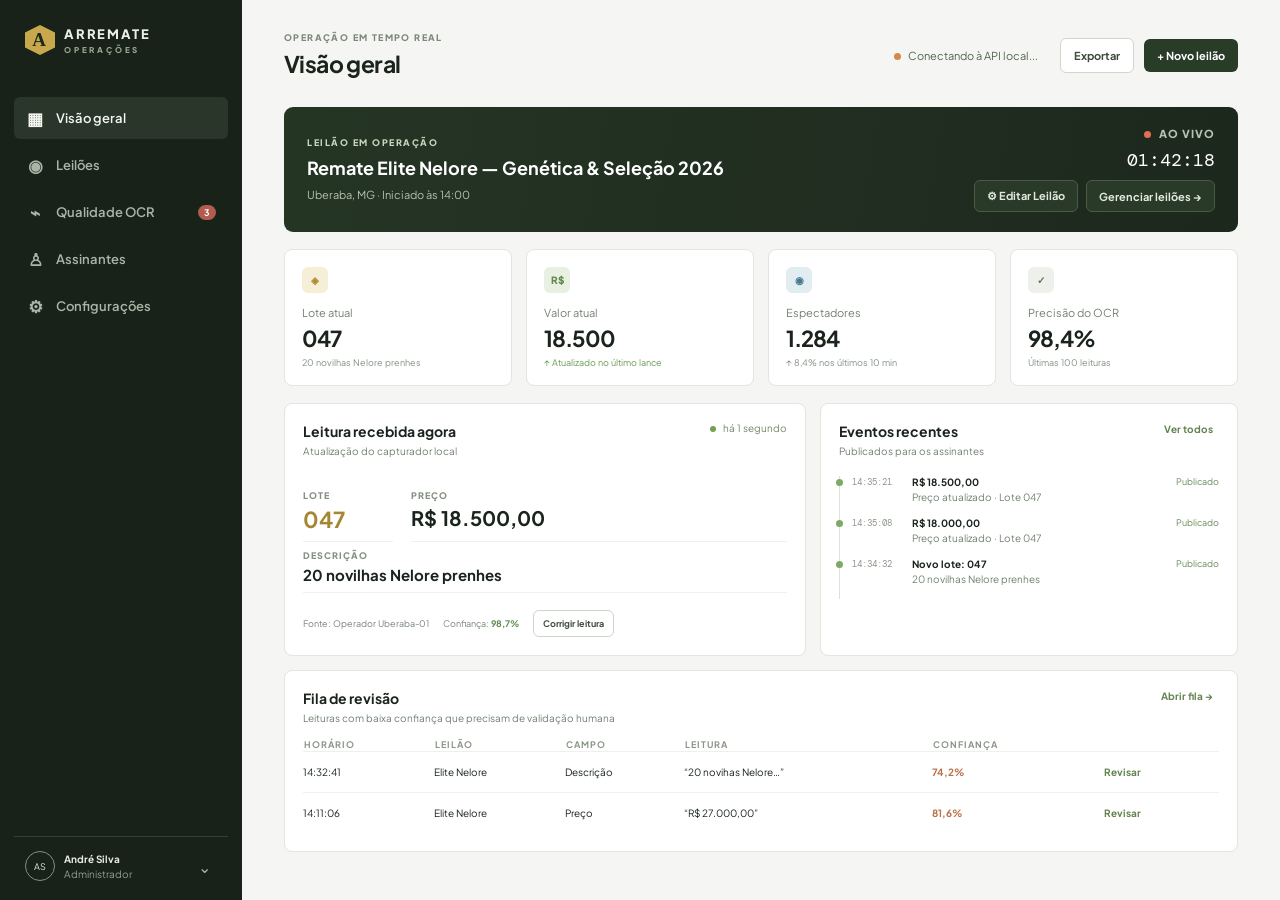
==== referenced-chatgpt-conversation-this-is-an/painel-administrativo/index.html @ dbc59940 "feat: versao inicial do sistema de leilao em tempo real (API, OCR, Painel Admin e App Mobile)" ====
<!doctype html>
<html lang="pt-BR">
  <head>
    <meta charset="UTF-8" />
    <meta name="viewport" content="width=device-width, initial-scale=1.0" />
    <meta http-equiv="Cache-Control" content="no-cache, no-store, must-revalidate" />
    <meta http-equiv="Pragma" content="no-cache" />
    <meta http-equiv="Expires" content="0" />
    <title>Arremate Operações</title>
    <link rel="stylesheet" href="style.css?v=4.0" />
  </head>
  <body>
    <div class="layout">
      <aside class="sidebar">
        <div class="logo"><span>A</span><div>ARREMATE<small>OPERAÇÕES</small></div></div>
        <nav>
          <button class="side-link active" data-page="dashboard"><i>▦</i> Visão geral</button>
          <button class="side-link" data-page="auctions"><i>◉</i> Leilões</button>
          <button class="side-link" data-page="quality"><i>⌁</i> Qualidade OCR <b>3</b></button>
          <button class="side-link" data-page="subscribers"><i>♙</i> Assinantes</button>
          <button class="side-link" data-page="settings"><i>⚙</i> Configurações</button>
        </nav>
        <div class="operator"><span class="operator-avatar">AS</span><div><strong>André Silva</strong><small>Administrador</small></div><button>⌄</button></div>
      </aside>
      <main>
        <header class="header"><div><p class="eyebrow">OPERAÇÃO EM TEMPO REAL</p><h1 id="page-title">Visão geral</h1></div><div class="header-actions"><span class="connection"><i></i> Sistema conectado</span><button class="outline">Exportar</button><button class="primary" id="new-auction">+ Novo leilão</button></div></header>

        <section class="page active" data-page="dashboard">
          <div class="active-auction">
            <div>
              <p>LEILÃO EM OPERAÇÃO</p>
              <h2 id="active-auction-name">Remate Elite Nelore — Genética &amp; Seleção 2026</h2>
              <span id="active-auction-location">Uberaba, MG · Iniciado às 14:00</span>
            </div>
            <div class="active-status">
              <span><i></i> AO VIVO</span>
              <strong>01:42:18</strong>
              <div class="btn-group">
                <button class="outline" id="edit-auction-btn">⚙ Editar Leilão</button>
                <button class="outline" id="manage-auctions-btn">Gerenciar leilões →</button>
              </div>
            </div>
          </div>
          <div class="metrics"><article><span class="metric-icon gold">◈</span><p>Lote atual</p><strong id="metric-lot">047</strong><small id="metric-desc">20 novilhas Nelore prenhes</small></article><article><span class="metric-icon green">R$</span><p>Valor atual</p><strong id="metric-price">18.500</strong><small class="positive">↑ Atualizado no último lance</small></article><article><span class="metric-icon blue">◉</span><p>Espectadores</p><strong>1.284</strong><small>↑ 8,4% nos últimos 10 min</small></article><article><span class="metric-icon gray">✓</span><p>Precisão do OCR</p><strong>98,4%</strong><small>Últimas 100 leituras</small></article></div>
          <div class="split-grid">
            <section class="panel live-reading"><div class="panel-heading"><div><h2>Leitura recebida agora</h2><p>Atualização do capturador local</p></div><span class="fresh"><i></i> há 1 segundo</span></div><div class="reading-grid"><div><span>LOTE</span><strong id="current-lot">047</strong></div><div><span>PREÇO</span><strong id="current-price">R$ 18.500,00</strong></div><div><span>DESCRIÇÃO</span><strong id="current-description">20 novilhas Nelore prenhes</strong></div></div><div class="reading-footer"><span>Fonte: Operador Uberaba-01</span><span>Confiança: <b>98,7%</b></span><button class="outline small" id="correct-reading">Corrigir leitura</button></div></section>
            <section class="panel"><div class="panel-heading"><div><h2>Eventos recentes</h2><p>Publicados para os assinantes</p></div><button class="text-button">Ver todos</button></div><ol class="event-list" id="recent-events-list"><li><time>14:35:21</time><div><strong>R$ 18.500,00</strong><span>Preço atualizado · Lote 047</span></div><em>Publicado</em></li><li><time>14:35:08</time><div><strong>R$ 18.000,00</strong><span>Preço atualizado · Lote 047</span></div><em>Publicado</em></li><li><time>14:34:32</time><div><strong>Novo lote: 047</strong><span>20 novilhas Nelore prenhes</span></div><em>Publicado</em></li></ol></section>
          </div>
          <section class="panel table-panel"><div class="panel-heading"><div><h2>Fila de revisão</h2><p>Leituras com baixa confiança que precisam de validação humana</p></div><button class="text-button" data-page="quality">Abrir fila →</button></div><table><thead><tr><th>HORÁRIO</th><th>LEILÃO</th><th>CAMPO</th><th>LEITURA</th><th>CONFIANÇA</th><th></th></tr></thead><tbody><tr><td>14:32:41</td><td>Elite Nelore</td><td>Descrição</td><td>“20 novihas Nelore…”</td><td><span class="warning">74,2%</span></td><td><button class="review">Revisar</button></td></tr><tr><td>14:11:06</td><td>Elite Nelore</td><td>Preço</td><td>“R$ 27.000,00”</td><td><span class="warning">81,6%</span></td><td><button class="review">Revisar</button></td></tr></tbody></table></section>
        </section>

        <section class="page" data-page="auctions"><div class="section-bar"><div><h2>Leilões Cadastrados</h2><p>Crie, edite a transmissão e selecione o evento em operação.</p></div><button class="primary" id="new-auction-alt">+ Novo leilão</button></div><div class="auction-table panel"><table><thead><tr><th>LEILÃO</th><th>LOCAL</th><th>STATUS</th><th>TRANSMISSÃO YOUTUBE</th><th>AÇÕES</th></tr></thead><tbody id="auctions-tbody"><tr><td colspan="5" style="text-align:center; padding:20px;">Carregando leilões...</td></tr></tbody></table></div></section>

        <section class="page" data-page="quality"><div class="section-bar"><div><h2>Qualidade da leitura</h2><p>Revise leituras incertas antes que elas sejam publicadas.</p></div><span class="counter">3 aguardando revisão</span></div><section class="panel review-card"><div class="capture-preview"><span>FRAME CAPTURADO</span><div class="fake-ocr"><b>LOTE 048</b><strong>R$ 21.000,00</strong><p>25 novilhas Nelore prenhes</p></div></div><div class="review-form"><p class="eyebrow">REVISÃO NECESSÁRIA · 74,2%</p><h2>Confirme os dados do lote</h2><label>Lote<input value="048" /></label><label>Preço<input value="R$ 21.000,00" /></label><label>Descrição<input value="25 novilhas Nelore prenhes" /></label><div><button class="outline" id="skip-review">Ignorar</button><button class="primary" id="approve-review">Aprovar e publicar</button></div></div></section></section>

        <section class="page" data-page="subscribers"><div class="section-bar"><div><h2>Assinantes</h2><p>Acompanhe os clientes e a situação das assinaturas.</p></div><button class="outline">Baixar relatório</button></div><div class="metrics compact"><article><p>Assinantes ativos</p><strong>1.284</strong><small class="positive">↑ 12,5% neste mês</small></article><article><p>Visualizando agora</p><strong>862</strong><small>67% dos assinantes ativos</small></article><article><p>Renovações próximas</p><strong>36</strong><small>Nos próximos 7 dias</small></article></div></section>

        <section class="page" data-page="settings"><div class="section-bar"><div><h2>Configurações</h2><p>Integrações, permissões e preferências operacionais.</p></div></div><div class="settings-grid"><section class="panel"><h2>Integração de dados</h2><p>O painel está conectado à API local e ao WebSocket em tempo real.</p><span class="status ready"><i></i> Conectado</span></section><section class="panel"><h2>Equipe de operação</h2><p>Defina quais operadores podem publicar e corrigir leituras em cada leilão.</p><button class="outline">Gerenciar equipe</button></section></div></section>
      </main>
    </div>
    
    <!-- Modal Novo Leilão -->
    <div class="modal-overlay" id="new-auction-modal">
      <div class="modal-box">
        <button class="modal-close-btn" data-close="new-auction-modal">×</button>
        <p class="eyebrow">NOVO EVENTO</p>
        <h2>Cadastrar leilão</h2>
        <label>Nome do leilão</label>
        <input id="auction-name" placeholder="Ex.: Remate Elite Nelore" required />
        <label>Local</label>
        <input id="auction-location" placeholder="Ex.: Uberaba, MG" required />
        <label for="youtube_url">Link da Transmissão (YouTube)</label>
        <input type="url" id="youtube_url" name="youtube_url" placeholder="Ex: https://youtube.com/watch?v=...">
        <small>Cole o link do vídeo ou da live para exibir no app do cliente.</small>
        <div class="form-group">
          <label for="whatsapp_number">Número do WhatsApp (Leiloeiro)</label>
          <input type="text" id="whatsapp_number" name="whatsapp_number" placeholder="Ex: 5511999999999">
          <small>Número com DDI e DDD que receberá as mensagens de lance dos clientes.</small>
        </div>
        <div class="dialog-actions">
          <button class="outline" data-close="new-auction-modal">Cancelar</button>
          <button class="primary" id="save-auction">Criar leilão</button>
        </div>
      </div>
    </div>

    <!-- Modal Editar Leilão Específico -->
    <div class="modal-overlay" id="edit-auction-modal">
      <div class="modal-box">
        <button class="modal-close-btn" data-close="edit-auction-modal">×</button>
        <p class="eyebrow">CONFIGURAÇÃO DO LEILÃO</p>
        <h2>Editar Leilão</h2>
        <input type="hidden" id="edit-auction-id" />
        <label>Nome do leilão</label>
        <input id="edit-name" required />
        <label>Local</label>
        <input id="edit-location" required />
        <label>Status</label>
        <select id="edit-status">
          <option value="live">Ao vivo (Em operação)</option>
          <option value="scheduled">Agendado</option>
          <option value="finished">Encerrado</option>
        </select>
        <label>Link da Transmissão YouTube</label>
        <input id="edit-youtube" placeholder="https://www.youtube.com/watch?v=..." />
        <label>Número do WhatsApp (Leiloeiro)</label>
        <input id="edit-whatsapp" placeholder="Ex: 5511999999999" />
        <div class="dialog-actions">
          <button class="outline" data-close="edit-auction-modal">Cancelar</button>
          <button class="primary" id="save-edit-auction">Salvar Alterações</button>
        </div>
      </div>
    </div>

    <div class="toast" role="status"></div>
    <script src="app.js?v=5.0"></script>
  </body>
</html>
---- referenced-chatgpt-conversation-this-is-an/painel-administrativo/style.css ----
@import url('https://fonts.googleapis.com/css2?family=DM+Mono:wght@400;500&family=Plus+Jakarta+Sans:wght@400;500;600;700;800&display=swap');

:root {
  --bg: #f5f6f3;
  --surface: #fff;
  --ink: #1b241c;
  --muted: #728072;
  --line: #e1e6de;
  --green: #668950;
  --deep: #182218;
  --gold: #c9a84d;
  --red: #bb6756;
  --blue: #557c91;
}

* { box-sizing: border-box; }
body { margin: 0; background: var(--bg); color: var(--ink); font: 13px 'Plus Jakarta Sans', sans-serif; }
button, input, select { font: inherit; }
button { cursor: pointer; border: 0; }

.layout { display: grid; grid-template-columns: 242px 1fr; min-height: 100vh; }
.sidebar { position: fixed; display: flex; flex-direction: column; width: 242px; height: 100vh; padding: 25px 14px 16px; background: var(--deep); color: #e8ede6; z-index: 100; }
.logo { display: flex; align-items: center; gap: 9px; margin: 0 11px 42px; font-size: 13px; font-weight: 800; letter-spacing: 1.8px; }
.logo > span { display: grid; place-items: center; width: 30px; height: 30px; background: var(--gold); color: #1d291d; font: 700 19px Georgia; clip-path: polygon(50% 0, 100% 25%, 100% 75%, 50% 100%, 0 75%, 0 25%); }
.logo small { display: block; font-size: 8px; letter-spacing: 2.8px; color: #98a993; margin-top: 3px; }
.sidebar nav { display: grid; gap: 5px; }
.side-link { height: 42px; padding: 0 12px; border-radius: 6px; background: transparent; color: #aab5a7; text-align: left; font-weight: 600; display: flex; align-items: center; gap: 12px; }
.side-link i { font-style: normal; font-size: 17px; width: 18px; text-align: center; }
.side-link b { margin-left: auto; padding: 2px 6px; border-radius: 10px; background: #b15c4f; color: white; font-size: 9px; }
.side-link.active, .side-link:hover { background: #2a3629; color: #f4f7f1; }
.operator { margin-top: auto; padding: 14px 11px 3px; border-top: 1px solid #334032; display: flex; align-items: center; gap: 9px; }
.operator-avatar { display: grid; place-items: center; width: 30px; height: 30px; border: 1px solid #809379; border-radius: 50%; font-size: 9px; }
.operator strong, .operator small { display: block; font-size: 10px; }
.operator small { color: #91a18d; margin-top: 3px; }
.operator button { margin-left: auto; background: none; color: #abb5a7; font-size: 16px; }

main { grid-column: 2; padding: 0 42px 45px; max-width: 1550px; width: 100%; margin: auto; }
.header { height: 104px; display: flex; justify-content: space-between; align-items: center; }
.eyebrow { margin: 0 0 6px; color: #7c8979; font-size: 9px; font-weight: 800; letter-spacing: 1.4px; }
.header h1 { margin: 0; font-size: 23px; letter-spacing: -0.6px; }
.header-actions { display: flex; align-items: center; gap: 10px; }
.connection { color: #526451; font-size: 11px; margin-right: 12px; }
.connection i, .status i, .active-status i, .fresh i { display: inline-block; width: 7px; height: 7px; border-radius: 50%; background: #73a153; margin-right: 5px; }

.outline, .primary { padding: 10px 13px; border-radius: 6px; font-size: 11px; font-weight: 700; cursor: pointer; }
.outline { background: white; border: 1px solid #cfd6cb; color: #3e4c3c; }
.primary { background: #293c27; color: white; border: 0; }

.active-auction { display: flex; justify-content: space-between; align-items: center; min-height: 104px; padding: 20px 23px; border-radius: 9px; background: linear-gradient(100deg, #253524, #1d281d); color: #fff; }
.active-auction p { margin: 0 0 8px; color: #cad7be; font-size: 9px; letter-spacing: 1.5px; font-weight: 800; }
.active-auction h2 { margin: 0 0 7px; font-size: 18px; }
.active-auction > div > span { color: #b6c2b1; font-size: 11px; }

.active-status { text-align: right; display: flex; flex-direction: column; align-items: flex-end; gap: 8px; }
.active-status span { color: #f0c968; font-size: 10px; font-weight: 800; letter-spacing: 1px; }
.active-status span i { background: #e36e58; }
.active-status strong { font: 18px 'DM Mono'; }
.active-status .btn-group { display: flex; gap: 8px; }
.active-status button { cursor: pointer; font-weight: 700; }
.active-status button.outline { background: #2a3a28; border: 1px solid #485c45; color: #e1e9de; text-decoration: none; padding: 8px 12px; border-radius: 6px; font-size: 11px; }
.active-status button.outline:hover { background: #384d35; color: #fff; }

.metrics { display: grid; grid-template-columns: repeat(4, 1fr); gap: 14px; margin: 17px 0; }
.metrics article { min-height: 132px; padding: 17px; background: var(--surface); border: 1px solid var(--line); border-radius: 8px; }
.metric-icon { display: grid; place-items: center; width: 26px; height: 26px; border-radius: 6px; font-size: 10px; font-weight: 800; }
.gold { background: #f6efd8; color: #ae8c2e; }
.green { background: #e7f0e1; color: #648a50; }
.blue { background: #e1edf1; color: #48788d; }
.gray { background: #edf0eb; color: #637060; }
.metrics p { margin: 13px 0 5px; color: var(--muted); font-size: 11px; }
.metrics strong { display: block; font-size: 22px; letter-spacing: -1px; }
.metrics small { display: block; margin-top: 5px; color: #849083; font-size: 9px; }
.positive { color: #699a55 !important; }

.split-grid { display: grid; grid-template-columns: 1.25fr 1fr; gap: 14px; }
.panel { background: var(--surface); border: 1px solid var(--line); border-radius: 8px; padding: 18px; }
.panel-heading, .section-bar { display: flex; align-items: flex-start; justify-content: space-between; }
.panel h2, .section-bar h2 { margin: 0 0 5px; font-size: 14px; }
.panel-heading p, .section-bar p, .panel > p { margin: 0; color: var(--muted); font-size: 10px; }
.fresh { color: #718a68; font-size: 10px; }
.fresh i { width: 6px; height: 6px; }

.reading-grid { display: grid; grid-template-columns: 90px 1fr; gap: 0 18px; margin: 25px 0 17px; }
.reading-grid div { padding: 8px 0; border-bottom: 1px solid #edf0eb; }
.reading-grid div:last-child { grid-column: 1 / 3; }
.reading-grid span { display: block; margin-bottom: 4px; color: #859083; font-size: 9px; font-weight: 800; letter-spacing: 1px; }
.reading-grid strong { font-size: 15px; }
.reading-grid div:nth-child(1) strong { color: #a58632; font-size: 22px; }
.reading-grid div:nth-child(2) strong { font-size: 20px; }
.reading-footer { display: flex; align-items: center; gap: 14px; color: #788577; font-size: 9px; }
.reading-footer b { color: #618b51; }
.small { padding: 7px 9px; font-size: 9px; }
.text-button, .review { background: none; color: #638351; font-size: 10px; font-weight: 700; cursor: pointer; }

.event-list { list-style: none; padding: 0; margin: 19px 0 0; }
.event-list li { display: grid; grid-template-columns: 51px 1fr auto; gap: 9px; padding: 0 0 14px 12px; border-left: 1px solid #dbe3d7; position: relative; }
.event-list li:before { content: ''; position: absolute; width: 7px; height: 7px; left: -4px; top: 3px; border-radius: 50%; background: #7eaa65; }
.event-list time { color: #8d978a; font: 9px 'DM Mono'; }
.event-list strong, .event-list span { display: block; font-size: 10px; }
.event-list span { color: var(--muted); margin-top: 3px; }
.event-list em { color: #698b5a; font-size: 9px; font-style: normal; }

.table-panel { margin-top: 14px; }
table { border-collapse: collapse; width: 100%; margin-top: 14px; }
th { text-align: left; color: #8a9588; font-size: 9px; letter-spacing: 1px; }
td { padding: 13px 0; border-top: 1px solid #edf0eb; font-size: 10px; }
td small { display: block; margin-top: 4px; color: #849084; }
.warning { color: #bb7047; font-weight: 700; }
.section-bar { margin: 4px 0 20px; }

/* Controle de páginas */
.page { display: none !important; }
.page.active { display: block !important; }

.auction-table td strong { display: block; }
.status { padding: 5px 8px; border-radius: 20px; font-size: 9px; font-weight: 700; }
.status.live { background: #f8e8e4; color: #ad5e50; }
.status.live i { background: #d56857; }
.status.ready { background: #e7f0e2; color: #668955; }
.counter { padding: 7px 9px; border-radius: 20px; background: #f5ead9; color: #a87838; font-size: 10px; font-weight: 700; }

.review-card { display: grid; grid-template-columns: 1fr 1fr; padding: 0; overflow: hidden; max-width: 900px; }
.capture-preview { display: grid; place-items: center; min-height: 345px; background: linear-gradient(135deg, #596446, #1c281b); color: white; position: relative; }
.capture-preview > span { position: absolute; top: 14px; left: 14px; font-size: 9px; letter-spacing: 1px; }
.fake-ocr { background: #141b13d9; border: 2px solid #d4b757; padding: 22px; min-width: 260px; }
.fake-ocr > * { display: block; margin: 8px 0; }
.fake-ocr b { color: #e1c466; font-size: 15px; }
.fake-ocr strong { font-size: 23px; }
.fake-ocr p { font-size: 11px; }
.review-form { padding: 30px; }
.review-form h2 { margin: 0 0 23px; font-size: 19px; }
.review-form label { display: block; margin: 13px 0; color: #637061; font-size: 10px; font-weight: 700; }
.review-form input { display: block; width: 100%; margin-top: 6px; padding: 11px; border: 1px solid #d9e0d5; border-radius: 5px; }
.review-form div { display: flex; justify-content: flex-end; gap: 8px; margin-top: 23px; }

.compact { grid-template-columns: repeat(3, 1fr); }
.compact article { min-height: 115px; }
.settings-grid { display: grid; grid-template-columns: 1fr 1fr; gap: 14px; }
.settings-grid .panel { min-height: 170px; }
.settings-grid h2 { font-size: 14px; }
.settings-grid p { line-height: 1.6; margin: 12px 0 18px; }

.toast { position: fixed; z-index: 100000; right: 25px; bottom: 25px; opacity: 0; transform: translateY(10px); padding: 12px 16px; border-radius: 5px; background: #243324; color: #fff; font-size: 11px; font-weight: 700; transition: 0.2s; pointer-events: none; }
.toast.show { opacity: 1; transform: none; }

/* Modais Universais */
.modal-overlay {
  position: fixed;
  inset: 0;
  background: rgba(10, 16, 10, 0.85);
  backdrop-filter: blur(6px);
  display: none !important;
  place-items: center;
  z-index: 99999;
  padding: 20px;
}
.modal-overlay.active {
  display: grid !important;
}
.modal-box {
  background: #182317;
  border: 1px solid #364835;
  border-radius: 12px;
  width: min(480px, 95vw);
  padding: 28px;
  box-shadow: 0 25px 80px rgba(0, 0, 0, 0.7);
  position: relative;
  color: #e8eee6;
}
.modal-box h2 { margin: 0 0 20px; font-size: 18px; color: #fff; }
.modal-box label { display: block; margin: 14px 0 6px; font-size: 11px; font-weight: 700; color: #a2b39e; }
.modal-box input, .modal-box select { display: block; width: 100%; padding: 11px 12px; background: #111710; border: 1px solid #2d3e2c; border-radius: 6px; color: #fff; font-size: 12px; box-sizing: border-box; }
.modal-box input:focus, .modal-box select:focus { border-color: #89aa61; outline: none; }
.modal-box .dialog-actions { display: flex; justify-content: flex-end; gap: 10px; margin-top: 24px; }
.modal-close-btn { position: absolute; right: 16px; top: 16px; background: none; border: 0; color: #859681; font-size: 22px; cursor: pointer; }
.modal-close-btn:hover { color: #fff; }
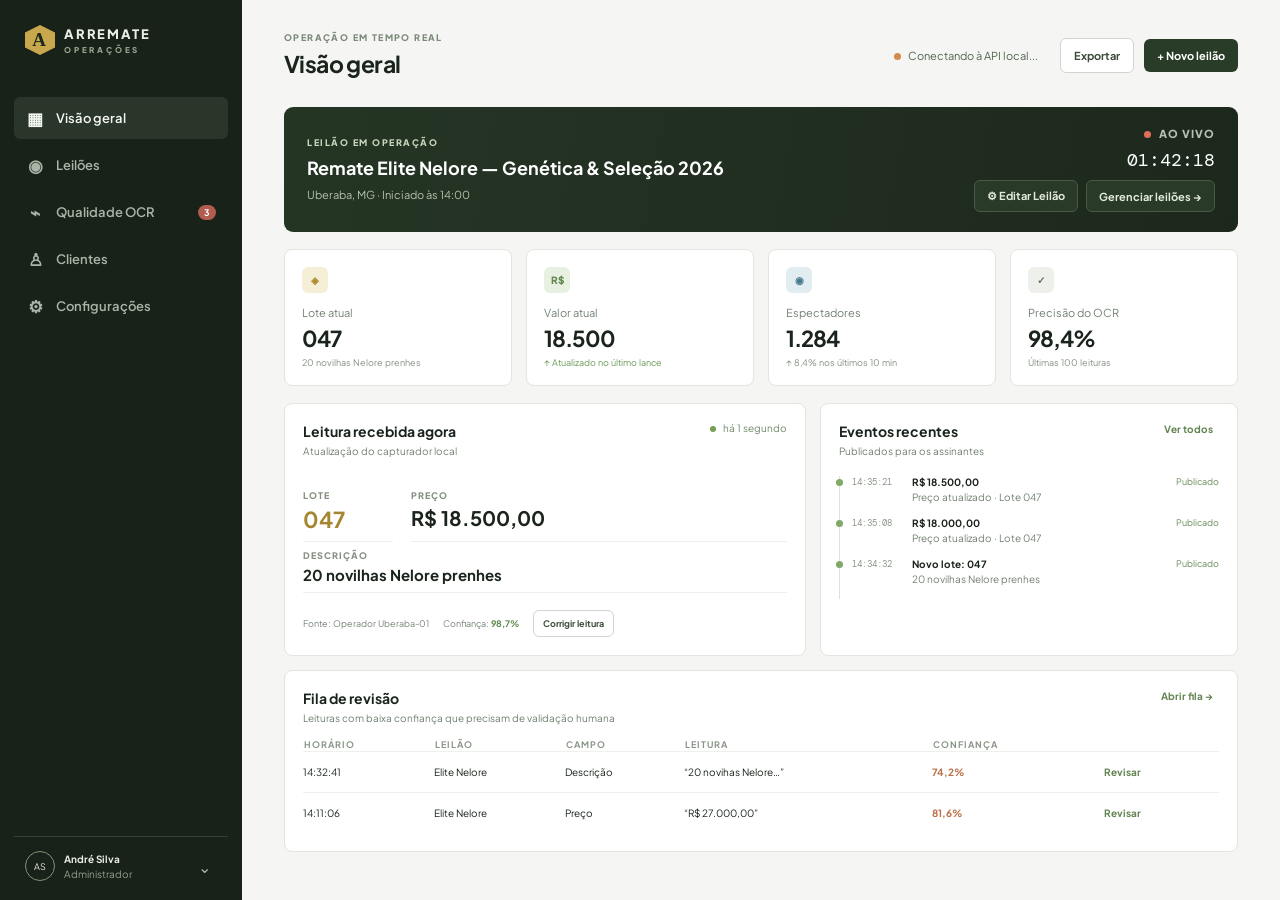
==== commit 5fa95223: "feat: adicionar modulo completo de clientes (cadastros, pagamentos e acessos)" ====
--- a/referenced-chatgpt-conversation-this-is-an/painel-administrativo/index.html
+++ b/referenced-chatgpt-conversation-this-is-an/painel-administrativo/index.html
@@ -17,7 +17,7 @@
           <button class="side-link active" data-page="dashboard"><i>▦</i> Visão geral</button>
           <button class="side-link" data-page="auctions"><i>◉</i> Leilões</button>
           <button class="side-link" data-page="quality"><i>⌁</i> Qualidade OCR <b>3</b></button>
-          <button class="side-link" data-page="subscribers"><i>♙</i> Assinantes</button>
+          <button class="side-link" data-page="customers"><i>♙</i> Clientes</button>
           <button class="side-link" data-page="settings"><i>⚙</i> Configurações</button>
         </nav>
         <div class="operator"><span class="operator-avatar">AS</span><div><strong>André Silva</strong><small>Administrador</small></div><button>⌄</button></div>
@@ -53,9 +53,60 @@
 
         <section class="page" data-page="quality"><div class="section-bar"><div><h2>Qualidade da leitura</h2><p>Revise leituras incertas antes que elas sejam publicadas.</p></div><span class="counter">3 aguardando revisão</span></div><section class="panel review-card"><div class="capture-preview"><span>FRAME CAPTURADO</span><div class="fake-ocr"><b>LOTE 048</b><strong>R$ 21.000,00</strong><p>25 novilhas Nelore prenhes</p></div></div><div class="review-form"><p class="eyebrow">REVISÃO NECESSÁRIA · 74,2%</p><h2>Confirme os dados do lote</h2><label>Lote<input value="048" /></label><label>Preço<input value="R$ 21.000,00" /></label><label>Descrição<input value="25 novilhas Nelore prenhes" /></label><div><button class="outline" id="skip-review">Ignorar</button><button class="primary" id="approve-review">Aprovar e publicar</button></div></div></section></section>
 
-        <section class="page" data-page="subscribers"><div class="section-bar"><div><h2>Assinantes</h2><p>Acompanhe os clientes e a situação das assinaturas.</p></div><button class="outline">Baixar relatório</button></div><div class="metrics compact"><article><p>Assinantes ativos</p><strong>1.284</strong><small class="positive">↑ 12,5% neste mês</small></article><article><p>Visualizando agora</p><strong>862</strong><small>67% dos assinantes ativos</small></article><article><p>Renovações próximas</p><strong>36</strong><small>Nos próximos 7 dias</small></article></div></section>
-
-        <section class="page" data-page="settings"><div class="section-bar"><div><h2>Configurações</h2><p>Integrações, permissões e preferências operacionais.</p></div></div><div class="settings-grid"><section class="panel"><h2>Integração de dados</h2><p>O painel está conectado à API local e ao WebSocket em tempo real.</p><span class="status ready"><i></i> Conectado</span></section><section class="panel"><h2>Equipe de operação</h2><p>Defina quais operadores podem publicar e corrigir leituras em cada leilão.</p><button class="outline">Gerenciar equipe</button></section></div></section>
+        <section class="page" data-page="customers">
+          <div class="section-bar">
+            <div>
+              <h2>Gestão de Clientes</h2>
+              <p>Cadastre clientes, controle o acesso a leilões e registre pagamentos.</p>
+            </div>
+            <button class="primary" id="new-customer-btn">+ Novo Cliente</button>
+          </div>
+          <div class="panel table-panel">
+            <table>
+              <thead>
+                <tr>
+                  <th>NOME</th>
+                  <th>E-MAIL</th>
+                  <th>TELEFONE</th>
+                  <th>CPF</th>
+                  <th>AÇÕES</th>
+                </tr>
+              </thead>
+              <tbody id="customers-tbody">
+                <tr><td colspan="5" style="text-align:center; padding:20px;">Carregando clientes...</td></tr>
+              </tbody>
+            </table>
+          </div>
+        </section>
+
+        <section class="page" data-page="settings">
+          <div class="section-bar"><div><h2>Configurações &amp; Manutenção</h2><p>Gerenciamento de armazenamento, histórico e preferências operacionais.</p></div></div>
+          <div class="settings-grid">
+            <section class="panel">
+              <h2>Integração de dados</h2>
+              <p>O painel está conectado à API em nuvem e ao WebSocket em tempo real.</p>
+              <span class="status ready"><i></i> Conectado</span>
+            </section>
+            
+            <section class="panel highlight-panel">
+              <h2>💾 Gerenciador de Armazenamento</h2>
+              <p>Gerencie a memória e o espaço ocupado por leituras e fotos do leilão.</p>
+              <div class="metrics compact" style="margin:12px 0;">
+                <article><p>Leituras Registradas</p><strong id="storage-readings-count">...</strong></article>
+                <article><p>Espaço Estimado</p><strong id="storage-size-estimate">... MB</strong></article>
+              </div>
+              <div style="display:flex; gap:10px; margin-top:12px;">
+                <button class="outline" id="clear-test-readings-btn">🧹 Limpar Histórico de Testes</button>
+              </div>
+            </section>
+            
+            <section class="panel">
+              <h2>Equipe de operação</h2>
+              <p>Defina quais operadores podem publicar e corrigir leituras em cada leilão.</p>
+              <button class="outline">Gerenciar equipe</button>
+            </section>
+          </div>
+        </section>
       </main>
     </div>
     
@@ -112,6 +163,67 @@
       </div>
     </div>
 
+    <!-- Modal Novo Cliente -->
+    <div class="modal-overlay" id="new-customer-modal">
+      <div class="modal-box">
+        <button class="modal-close-btn" data-close="new-customer-modal">×</button>
+        <p class="eyebrow">NOVO CLIENTE</p>
+        <h2>Cadastrar Cliente</h2>
+        <label>Nome Completo</label>
+        <input id="customer-name" placeholder="Ex.: João da Silva" required />
+        <label>E-mail</label>
+        <input id="customer-email" type="email" placeholder="joao@email.com" required />
+        <label>CPF</label>
+        <input id="customer-cpf" placeholder="000.000.000-00" required />
+        <label>Telefone</label>
+        <input id="customer-phone" placeholder="11999999999" />
+        <label>Senha Inicial</label>
+        <input id="customer-password" type="password" placeholder="Senha provisória" required />
+        <div class="dialog-actions">
+          <button class="outline" data-close="new-customer-modal">Cancelar</button>
+          <button class="primary" id="save-customer">Salvar Cliente</button>
+        </div>
+      </div>
+    </div>
+
+    <!-- Modal Ficha do Cliente -->
+    <div class="modal-overlay" id="customer-profile-modal">
+      <div class="modal-box" style="max-width:600px; width:90%;">
+        <button class="modal-close-btn" data-close="customer-profile-modal">×</button>
+        <p class="eyebrow">FICHA DO CLIENTE</p>
+        <h2 id="profile-name">Nome do Cliente</h2>
+        <p style="margin-bottom:20px; color:#a1a1a6;" id="profile-details">email@email.com | CPF: 000.000.000-00</p>
+        
+        <div class="split-grid" style="grid-template-columns: 1fr 1fr; margin-bottom: 20px;">
+          <section class="panel" style="padding:16px;">
+            <h3>Acesso a Leilões</h3>
+            <div id="profile-access-list" style="margin-top:10px; display:flex; flex-direction:column; gap:8px;">
+              Carregando acessos...
+            </div>
+            <div style="margin-top:16px; display:flex; gap:8px;">
+              <select id="profile-add-access-select" style="flex:1;">
+                <option value="">Selecione o leilão</option>
+              </select>
+              <button class="primary small" id="profile-add-access-btn">Liberar</button>
+            </div>
+          </section>
+          
+          <section class="panel" style="padding:16px;">
+            <h3>Pagamentos</h3>
+            <ul id="profile-payments-list" style="margin-top:10px; list-style:none; padding:0; display:flex; flex-direction:column; gap:8px; max-height:150px; overflow-y:auto;">
+              Carregando pagamentos...
+            </ul>
+            <div style="margin-top:16px;">
+              <input type="number" id="profile-add-payment-amount" placeholder="Valor R$" style="width:100%; margin-bottom:8px;" />
+              <input type="text" id="profile-add-payment-desc" placeholder="Descrição" style="width:100%; margin-bottom:8px;" />
+              <button class="primary small" id="profile-add-payment-btn" style="width:100%;">Registrar Pagamento</button>
+            </div>
+          </section>
+        </div>
+
+      </div>
+    </div>
+
     <div class="toast" role="status"></div>
     <script src="app.js?v=5.0"></script>
   </body>
